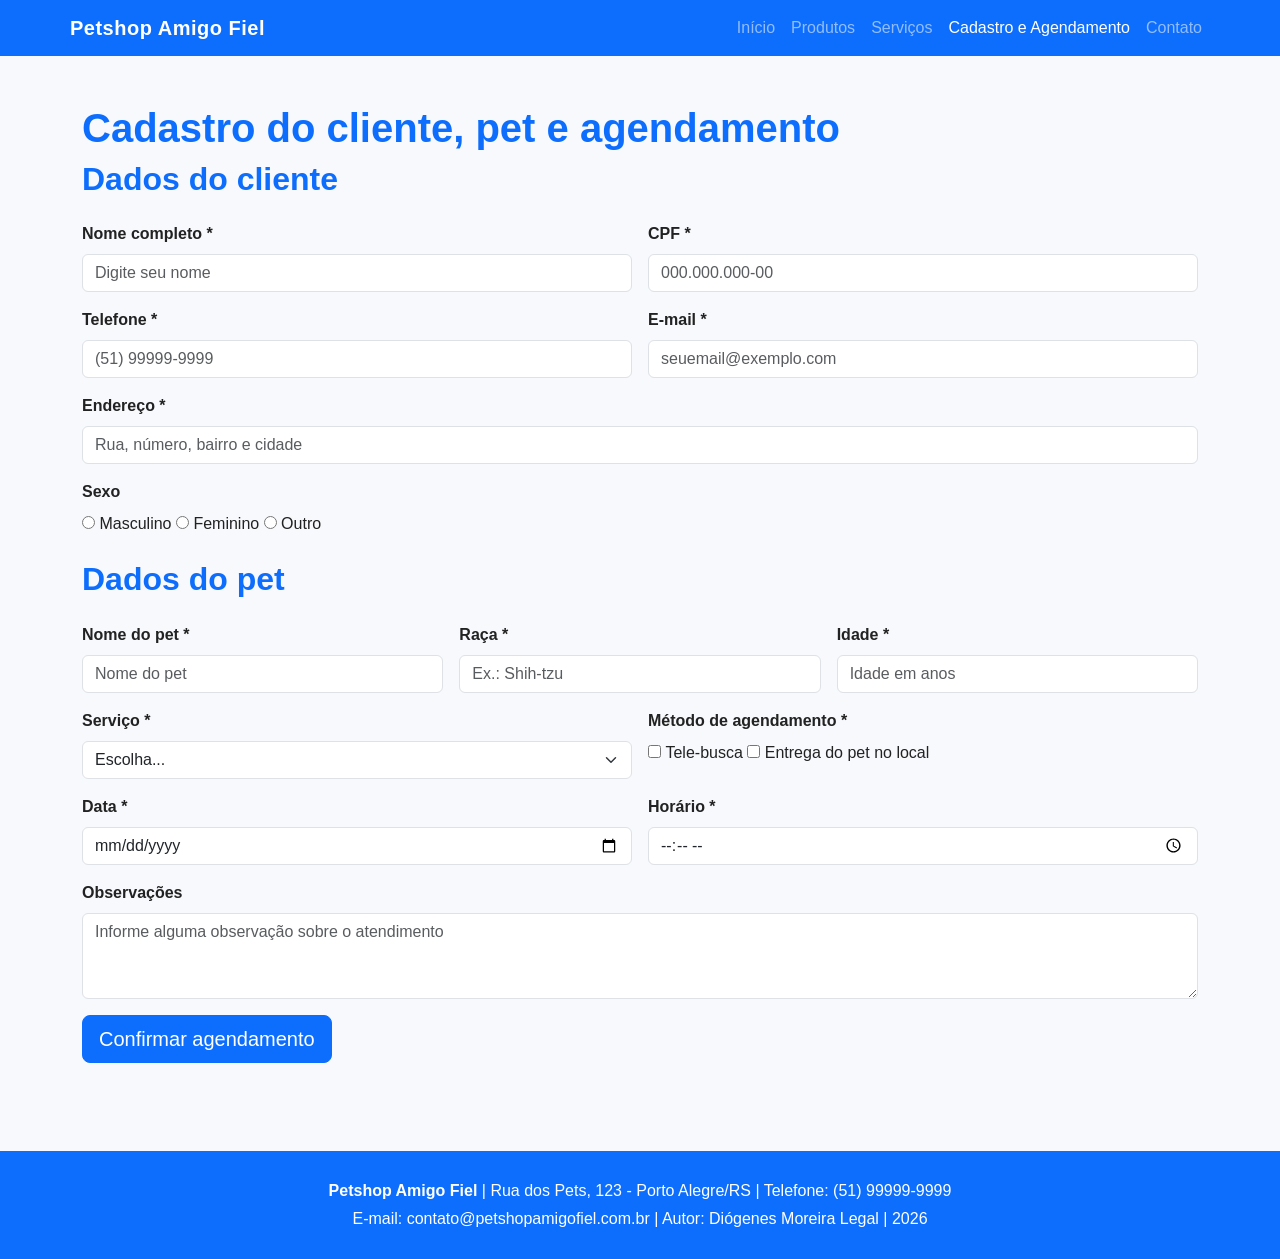
==== petshop_fase2/petshop_fase2/cadastro.html @ cbfe96e7 "Add files via upload" ====
<!doctype html>
<html lang="pt-br">
  <head>
    <meta charset="UTF-8" />
    <meta name="viewport" content="width=device-width, initial-scale=1.0" />
    <title>Cadastro e Agendamento - Petshop Amigo Fiel</title>
    <link
      href="https://cdn.jsdelivr.net/npm/bootstrap@5.3.3/dist/css/bootstrap.min.css"
      rel="stylesheet"
    />
    <link rel="stylesheet" href="css/style.css" />
  </head>
  <body>
    <header class="bg-primary">
      <nav class="navbar navbar-expand-lg navbar-dark container">
        <a class="navbar-brand fw-bold" href="index.html">Petshop Amigo Fiel</a
        ><button
          class="navbar-toggler"
          type="button"
          data-bs-toggle="collapse"
          data-bs-target="#menu"
          aria-label="Abrir menu"
        >
          <span class="navbar-toggler-icon"></span>
        </button>
        <div class="collapse navbar-collapse" id="menu">
          <ul class="navbar-nav ms-auto">
            <li class="nav-item">
              <a class="nav-link" href="index.html">Início</a>
            </li>
            <li class="nav-item">
              <a class="nav-link" href="produtos.html">Produtos</a>
            </li>
            <li class="nav-item">
              <a class="nav-link" href="servicos.html">Serviços</a>
            </li>
            <li class="nav-item">
              <a class="nav-link active" href="cadastro.html"
                >Cadastro e Agendamento</a
              >
            </li>
            <li class="nav-item">
              <a class="nav-link" href="contato.html">Contato</a>
            </li>
          </ul>
        </div>
      </nav>
    </header>
    <main class="container py-5">
      <h1>Cadastro do cliente, pet e agendamento</h1>
      <form
        id="formAgendamento"
        class="row g-3"
        aria-label="Formulário de cadastro e agendamento"
      >
        <h2>Dados do cliente</h2>
        <div class="col-md-6">
          <label for="nomeCliente" class="form-label">Nome completo *</label
          ><input
            type="text"
            class="form-control"
            id="nomeCliente"
            placeholder="Digite seu nome"
            required
          />
        </div>
        <div class="col-md-6">
          <label for="cpf" class="form-label">CPF *</label
          ><input
            type="text"
            class="form-control"
            id="cpf"
            placeholder="000.000.000-00"
            required
          />
        </div>
        <div class="col-md-6">
          <label for="telefone" class="form-label">Telefone *</label
          ><input
            type="tel"
            class="form-control"
            id="telefone"
            placeholder="(51) 99999-9999"
            required
          />
        </div>
        <div class="col-md-6">
          <label for="email" class="form-label">E-mail *</label
          ><input
            type="email"
            class="form-control"
            id="email"
            placeholder="seuemail@exemplo.com"
            required
          />
        </div>
        <div class="col-12">
          <label for="endereco" class="form-label">Endereço *</label
          ><input
            type="text"
            class="form-control"
            id="endereco"
            placeholder="Rua, número, bairro e cidade"
            required
          />
        </div>
        <div class="col-md-6">
          <p class="form-label">Sexo</p>
          <input type="radio" name="sexo" id="masculino" value="Masculino" />
          <label for="masculino">Masculino</label>
          <input type="radio" name="sexo" id="feminino" value="Feminino" />
          <label for="feminino">Feminino</label>
          <input type="radio" name="sexo" id="outro" value="Outro" />
          <label for="outro">Outro</label>
        </div>
        <h2 class="mt-4">Dados do pet</h2>
        <div class="col-md-4">
          <label for="nomePet" class="form-label">Nome do pet *</label
          ><input
            type="text"
            class="form-control"
            id="nomePet"
            placeholder="Nome do pet"
            required
          />
        </div>
        <div class="col-md-4">
          <label for="raca" class="form-label">Raça *</label
          ><input
            type="text"
            class="form-control"
            id="raca"
            placeholder="Ex.: Shih-tzu"
            required
          />
        </div>
        <div class="col-md-4">
          <label for="idade" class="form-label">Idade *</label
          ><input
            type="number"
            class="form-control"
            id="idade"
            min="0"
            max="30"
            placeholder="Idade em anos"
            required
          />
        </div>
        <div class="col-md-6">
          <label for="servico" class="form-label">Serviço *</label
          ><select id="servico" class="form-select" required>
            <option value="">Escolha...</option>
            <option value="Banho">Banho - R$ 60,00</option>
            <option value="Tosa">Tosa - R$ 80,00</option>
          </select>
        </div>
        <div class="col-md-6">
          <p class="form-label">Método de agendamento *</p>
          <input
            type="checkbox"
            id="telebusca"
            name="metodo"
            value="Tele-busca"
          />
          <label for="telebusca">Tele-busca</label>
          <input
            type="checkbox"
            id="entrega"
            name="metodo"
            value="Entrega no local"
          />
          <label for="entrega">Entrega do pet no local</label>
        </div>
        <div class="col-md-6">
          <label for="data" class="form-label">Data *</label
          ><input type="date" class="form-control" id="data" required />
        </div>
        <div class="col-md-6">
          <label for="hora" class="form-label">Horário *</label
          ><input type="time" class="form-control" id="hora" required />
        </div>
        <div class="col-12">
          <label for="observacoes" class="form-label">Observações</label
          ><textarea
            id="observacoes"
            class="form-control"
            rows="3"
            placeholder="Informe alguma observação sobre o atendimento"
          ></textarea>
        </div>
        <div class="col-12">
          <button type="submit" class="btn btn-primary btn-lg">
            Confirmar agendamento
          </button>
        </div>
      </form>
      <div
        id="resultadoAgendamento"
        class="alert alert-success mt-4 d-none"
        tabindex="0"
      ></div>
    </main>
    <footer class="footer">
      <p>
        <strong>Petshop Amigo Fiel</strong> | Rua dos Pets, 123 - Porto
        Alegre/RS | Telefone: (51) 99999-9999
      </p>
      <p>
        E-mail: contato@petshopamigofiel.com.br | Autor: Diógenes Moreira Legal
        | 2026
      </p>
    </footer>
    <script src="https://cdn.jsdelivr.net/npm/bootstrap@5.3.3/dist/js/bootstrap.bundle.min.js"></script>
    <script src="js/script.js"></script>
  </body>
</html>
---- petshop_fase2/petshop_fase2/css/style.css ----
body {
  font-family: Arial, Helvetica, sans-serif;
  background-color: #f7f9fc;
  color: #222;
}
.navbar-brand {
  letter-spacing: 0.5px;
}
.carousel-item img {
  height: 430px;
  object-fit: cover;
}
.carousel-caption {
  background: rgba(0, 0, 0, 0.55);
  border-radius: 12px;
  padding: 20px;
}
h1,
h2 {
  color: #0d6efd;
  font-weight: 700;
}
h3 {
  font-size: 1.25rem;
  color: #16437e;
}
.card {
  border: 0;
  box-shadow: 0 4px 14px rgba(0, 0, 0, 0.1);
  border-radius: 14px;
}
.product-card img {
  height: 220px;
  object-fit: cover;
  border-radius: 14px 14px 0 0;
  background: #e9f2ff;
}
.product-card,
.service-card,
.highlight-card {
  transition:
    transform 0.2s ease,
    box-shadow 0.2s ease;
}
.product-card:hover,
.service-card:hover,
.service-card:focus,
.highlight-card:hover {
  transform: translateY(-4px);
  box-shadow: 0 8px 20px rgba(0, 0, 0, 0.18);
}
.price {
  font-size: 1.2rem;
  font-weight: bold;
  color: #198754;
}
.form-label {
  font-weight: bold;
}
input:focus,
select:focus,
textarea:focus,
a:focus,
button:focus,
[tabindex="0"]:focus {
  outline: 3px solid #ffc107 !important;
  outline-offset: 3px;
}
.footer {
  background: #0d6efd;
  color: white;
  text-align: center;
  padding: 24px 12px;
  margin-top: 40px;
}
.footer p {
  margin: 4px 0;
}
@media (max-width: 768px) {
  .carousel-item img {
    height: 300px;
  }
  .carousel-caption {
    position: static;
    border-radius: 0;
  }
}

.objetivo-metas,
.home-info {
  background: #ffffff;
  border-radius: 12px;
}

.objetivo-metas h2,
.home-info h2 {
  color: #2454a6;
  font-weight: 700;
  margin-bottom: 12px;
}

.objetivo-metas h3,
.home-info h3 {
  color: #2454a6;
  font-size: 1.35rem;
  margin-top: 24px;
}

.objetivo-metas p,
.objetivo-metas li,
.home-info p,
.home-info td,
.home-info th {
  font-size: 1.05rem;
  line-height: 1.7;
}

.info-box {
  background: #f7f9fc;
  border-left: 5px solid #0d6efd;
  border-radius: 12px;
  height: 100%;
  padding: 18px;
}

.info-box h3,
.highlight-card h3 {
  margin-top: 0;
}

.price-card {
  border-top: 6px solid #198754;
}

.price-card .table {
  margin-bottom: 20px;
}
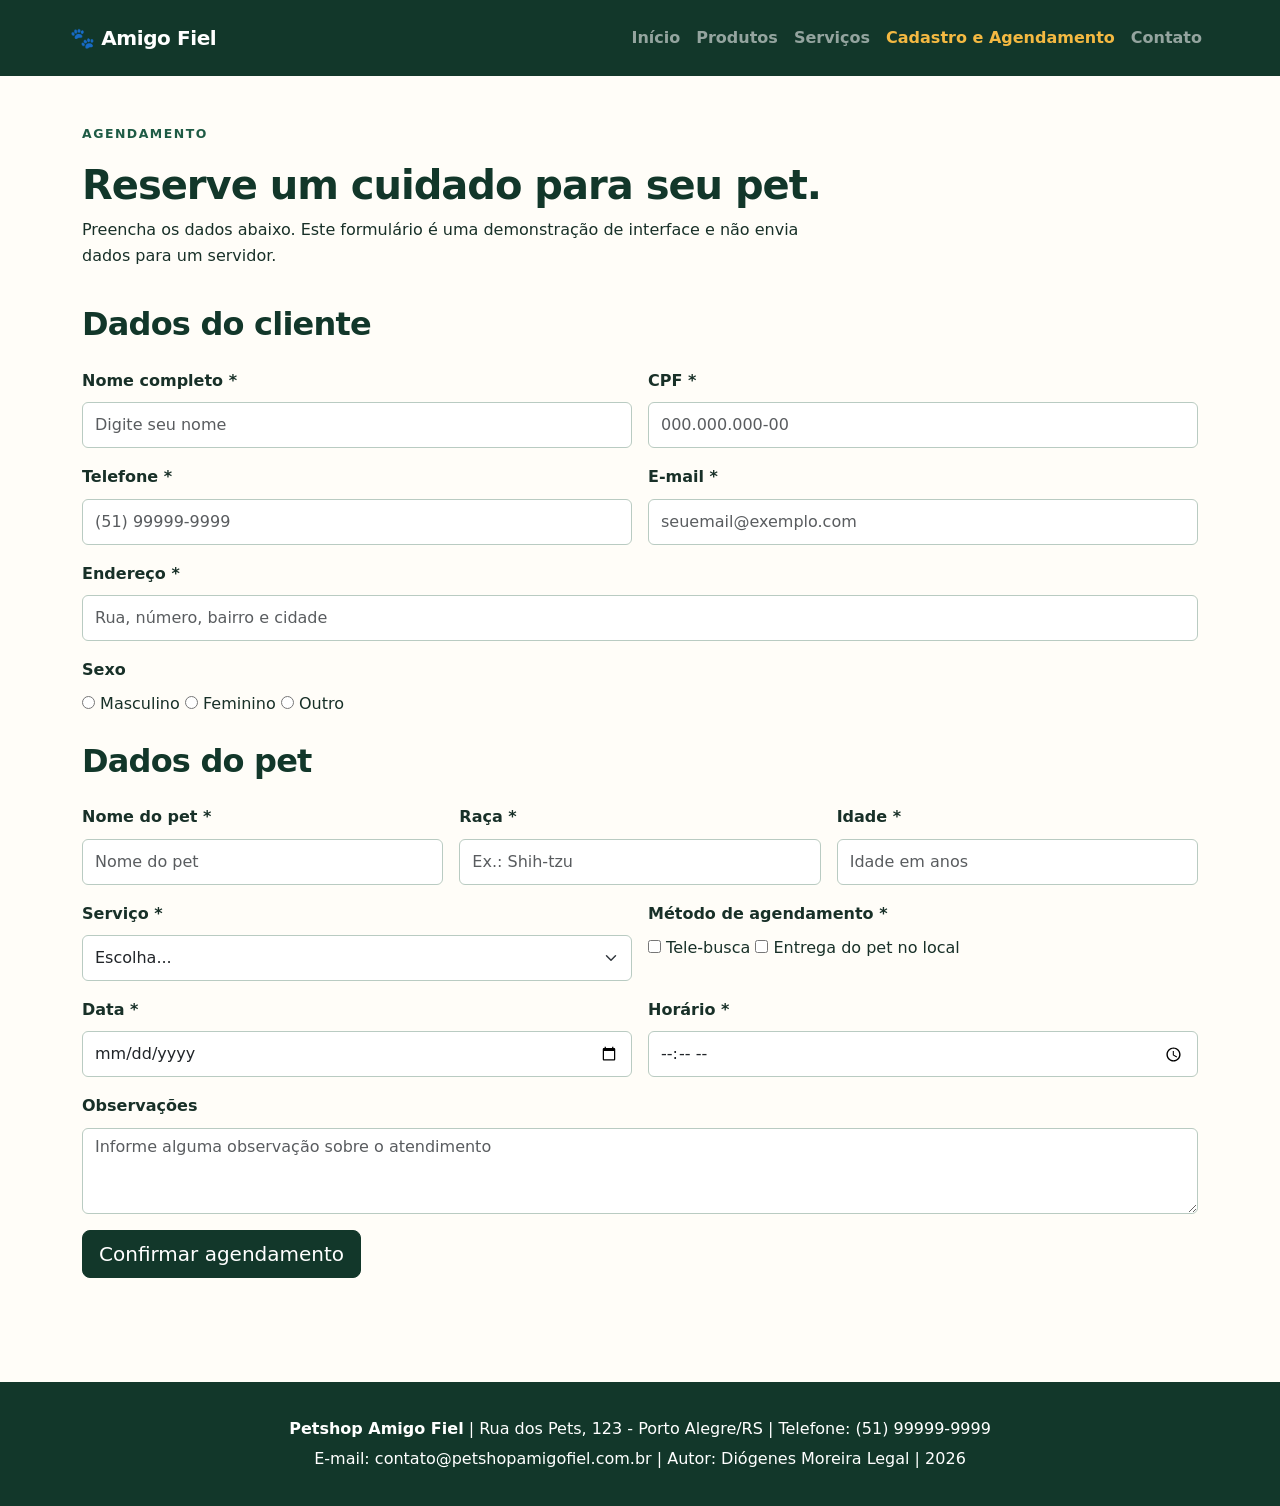
==== commit 5e4a8821: "refactor: polish cadastro page" ====
--- a/petshop_fase2/petshop_fase2/cadastro.html
+++ b/petshop_fase2/petshop_fase2/cadastro.html
@@ -3,6 +3,8 @@
   <head>
     <meta charset="UTF-8" />
     <meta name="viewport" content="width=device-width, initial-scale=1.0" />
+    <meta name="description" content="Petshop Amigo Fiel — projeto demonstrativo de produtos, serviços e agendamento para pets.">
+    <meta name="theme-color" content="#12372a">
     <title>Cadastro e Agendamento - Petshop Amigo Fiel</title>
     <link
       href="https://cdn.jsdelivr.net/npm/bootstrap@5.3.3/dist/css/bootstrap.min.css"
@@ -11,10 +13,10 @@
     <link rel="stylesheet" href="css/style.css" />
   </head>
   <body>
-    <header class="bg-primary">
+    <a class="skip-link" href="#conteudo">Pular para o conteúdo</a>
+    <header class="site-header text-white">
       <nav class="navbar navbar-expand-lg navbar-dark container">
-        <a class="navbar-brand fw-bold" href="index.html">Petshop Amigo Fiel</a
-        ><button
+        <a class="navbar-brand fw-bold" href="index.html"><span aria-hidden="true">🐾</span> Amigo Fiel</a><button
           class="navbar-toggler"
           type="button"
           data-bs-toggle="collapse"
@@ -46,11 +48,12 @@
         </div>
       </nav>
     </header>
-    <main class="container py-5">
-      <h1>Cadastro do cliente, pet e agendamento</h1>
+    <main id="conteudo" class="container py-5">
+      <div class="page-intro"><p class="eyebrow">Agendamento</p><h1>Reserve um cuidado para seu pet.</h1><p>Preencha os dados abaixo. Este formulário é uma demonstração de interface e não envia dados para um servidor.</p></div>
       <form
         id="formAgendamento"
-        class="row g-3"
+        class="row g-3 needs-validation"
+        novalidate
         aria-label="Formulário de cadastro e agendamento"
       >
         <h2>Dados do cliente</h2>
--- a/petshop_fase2/petshop_fase2/css/style.css
+++ b/petshop_fase2/petshop_fase2/css/style.css
@@ -1,137 +1,60 @@
-body {
-  font-family: Arial, Helvetica, sans-serif;
-  background-color: #f7f9fc;
-  color: #222;
+:root {
+  --brand: #12372a;
+  --brand-2: #1f5b45;
+  --accent: #f4b942;
+  --paper: #fffdf8;
+  --surface: #ffffff;
+  --soft: #edf5f0;
+  --ink: #183028;
+  --muted: #61736c;
+  --line: #dce8e1;
+  --shadow: 0 14px 35px rgba(18,55,42,.10);
 }
-.navbar-brand {
-  letter-spacing: 0.5px;
+* { box-sizing: border-box; }
+html { scroll-behavior: smooth; }
+body { font-family: system-ui,-apple-system,BlinkMacSystemFont,"Segoe UI",sans-serif; background: var(--paper); color: var(--ink); line-height: 1.65; }
+.skip-link { position:absolute; left:-9999px; top:8px; z-index:9999; padding:10px 14px; background:#fff; color:var(--brand); }
+.skip-link:focus { left:8px; }
+.site-header, header.bg-primary { background: var(--brand) !important; }
+.navbar { min-height: 76px; }
+.navbar-brand { letter-spacing:-.02em; font-size:1.25rem; }
+.navbar-brand span { color:var(--accent); }
+.nav-link { font-weight:600; }
+.navbar-dark .navbar-nav .nav-link.active { color:var(--accent); }
+.carousel-item img { height: min(58vw, 520px); min-height: 340px; object-fit: cover; filter:saturate(.9); }
+.carousel-caption { max-width:680px; margin:auto; background:rgba(9,35,27,.78); border-radius:20px; padding:24px 30px; backdrop-filter:blur(6px); }
+.carousel-caption h1 { color:#fff; }
+.intro-strip { padding:72px 0; background:var(--soft); border-bottom:1px solid var(--line); }
+.intro-strip h2 { max-width:820px; font-size:clamp(2rem,5vw,4rem); line-height:1.05; letter-spacing:-.05em; color:var(--brand); }
+.eyebrow { color:var(--brand-2); font-size:.78rem; font-weight:800; letter-spacing:.12em; text-transform:uppercase; }
+.hero-actions { display:flex; flex-wrap:wrap; gap:12px; margin-top:28px; }
+h1,h2 { color:var(--brand); font-weight:800; letter-spacing:-.025em; }
+h3 { font-size:1.2rem; color:var(--brand-2); font-weight:750; }
+.btn-primary { --bs-btn-bg:var(--brand); --bs-btn-border-color:var(--brand); --bs-btn-hover-bg:var(--brand-2); --bs-btn-hover-border-color:var(--brand-2); }
+.btn-outline-primary { --bs-btn-color:var(--brand); --bs-btn-border-color:var(--brand); --bs-btn-hover-bg:var(--brand); --bs-btn-hover-border-color:var(--brand); }
+.card { border:1px solid var(--line); box-shadow:var(--shadow); border-radius:20px; overflow:hidden; background:var(--surface); }
+.product-card img { height:240px; object-fit:cover; background:var(--soft); }
+.product-card,.service-card,.highlight-card { transition:transform .2s ease,box-shadow .2s ease; }
+.product-card:hover,.service-card:hover,.service-card:focus-within,.highlight-card:hover { transform:translateY(-4px); box-shadow:0 18px 38px rgba(18,55,42,.16); }
+.price { font-size:1.25rem; font-weight:800; color:#24734f; }
+.form-label { font-weight:700; }
+.form-control,.form-select { border-color:#b9cbc2; min-height:46px; }
+.form-control:focus,.form-select:focus { border-color:var(--brand-2); box-shadow:0 0 0 .2rem rgba(31,91,69,.16); }
+:focus-visible { outline:3px solid var(--accent) !important; outline-offset:3px; }
+.footer { background:var(--brand); color:#fff; text-align:center; padding:30px 16px; margin-top:56px; }
+.footer p { margin:4px 0; }
+.home-info { background:transparent; }
+.info-box { background:var(--soft); border-left:5px solid var(--brand-2); border-radius:16px; height:100%; padding:20px; }
+.info-box h3,.highlight-card h3 { margin-top:0; }
+.price-card { border-top:6px solid var(--accent); }
+.price-card .table { margin-bottom:20px; }
+.page-intro { max-width:760px; margin-bottom:36px; }
+.form-section { background:#fff; border:1px solid var(--line); border-radius:20px; padding:24px; margin-bottom:20px; }
+@media (max-width:768px) {
+ .carousel-item img { height:300px; min-height:300px; }
+ .carousel-caption { position:static; border-radius:0; padding:24px 18px; }
+ .intro-strip { padding:48px 0; }
+ .hero-actions { flex-direction:column; align-items:stretch; }
+ .hero-actions .btn { width:100%; }
 }
-.carousel-item img {
-  height: 430px;
-  object-fit: cover;
-}
-.carousel-caption {
-  background: rgba(0, 0, 0, 0.55);
-  border-radius: 12px;
-  padding: 20px;
-}
-h1,
-h2 {
-  color: #0d6efd;
-  font-weight: 700;
-}
-h3 {
-  font-size: 1.25rem;
-  color: #16437e;
-}
-.card {
-  border: 0;
-  box-shadow: 0 4px 14px rgba(0, 0, 0, 0.1);
-  border-radius: 14px;
-}
-.product-card img {
-  height: 220px;
-  object-fit: cover;
-  border-radius: 14px 14px 0 0;
-  background: #e9f2ff;
-}
-.product-card,
-.service-card,
-.highlight-card {
-  transition:
-    transform 0.2s ease,
-    box-shadow 0.2s ease;
-}
-.product-card:hover,
-.service-card:hover,
-.service-card:focus,
-.highlight-card:hover {
-  transform: translateY(-4px);
-  box-shadow: 0 8px 20px rgba(0, 0, 0, 0.18);
-}
-.price {
-  font-size: 1.2rem;
-  font-weight: bold;
-  color: #198754;
-}
-.form-label {
-  font-weight: bold;
-}
-input:focus,
-select:focus,
-textarea:focus,
-a:focus,
-button:focus,
-[tabindex="0"]:focus {
-  outline: 3px solid #ffc107 !important;
-  outline-offset: 3px;
-}
-.footer {
-  background: #0d6efd;
-  color: white;
-  text-align: center;
-  padding: 24px 12px;
-  margin-top: 40px;
-}
-.footer p {
-  margin: 4px 0;
-}
-@media (max-width: 768px) {
-  .carousel-item img {
-    height: 300px;
-  }
-  .carousel-caption {
-    position: static;
-    border-radius: 0;
-  }
-}
-
-.objetivo-metas,
-.home-info {
-  background: #ffffff;
-  border-radius: 12px;
-}
-
-.objetivo-metas h2,
-.home-info h2 {
-  color: #2454a6;
-  font-weight: 700;
-  margin-bottom: 12px;
-}
-
-.objetivo-metas h3,
-.home-info h3 {
-  color: #2454a6;
-  font-size: 1.35rem;
-  margin-top: 24px;
-}
-
-.objetivo-metas p,
-.objetivo-metas li,
-.home-info p,
-.home-info td,
-.home-info th {
-  font-size: 1.05rem;
-  line-height: 1.7;
-}
-
-.info-box {
-  background: #f7f9fc;
-  border-left: 5px solid #0d6efd;
-  border-radius: 12px;
-  height: 100%;
-  padding: 18px;
-}
-
-.info-box h3,
-.highlight-card h3 {
-  margin-top: 0;
-}
-
-.price-card {
-  border-top: 6px solid #198754;
-}
-
-.price-card .table {
-  margin-bottom: 20px;
-}
+@media (prefers-reduced-motion:reduce) { html{scroll-behavior:auto} *{transition:none!important;animation:none!important} }
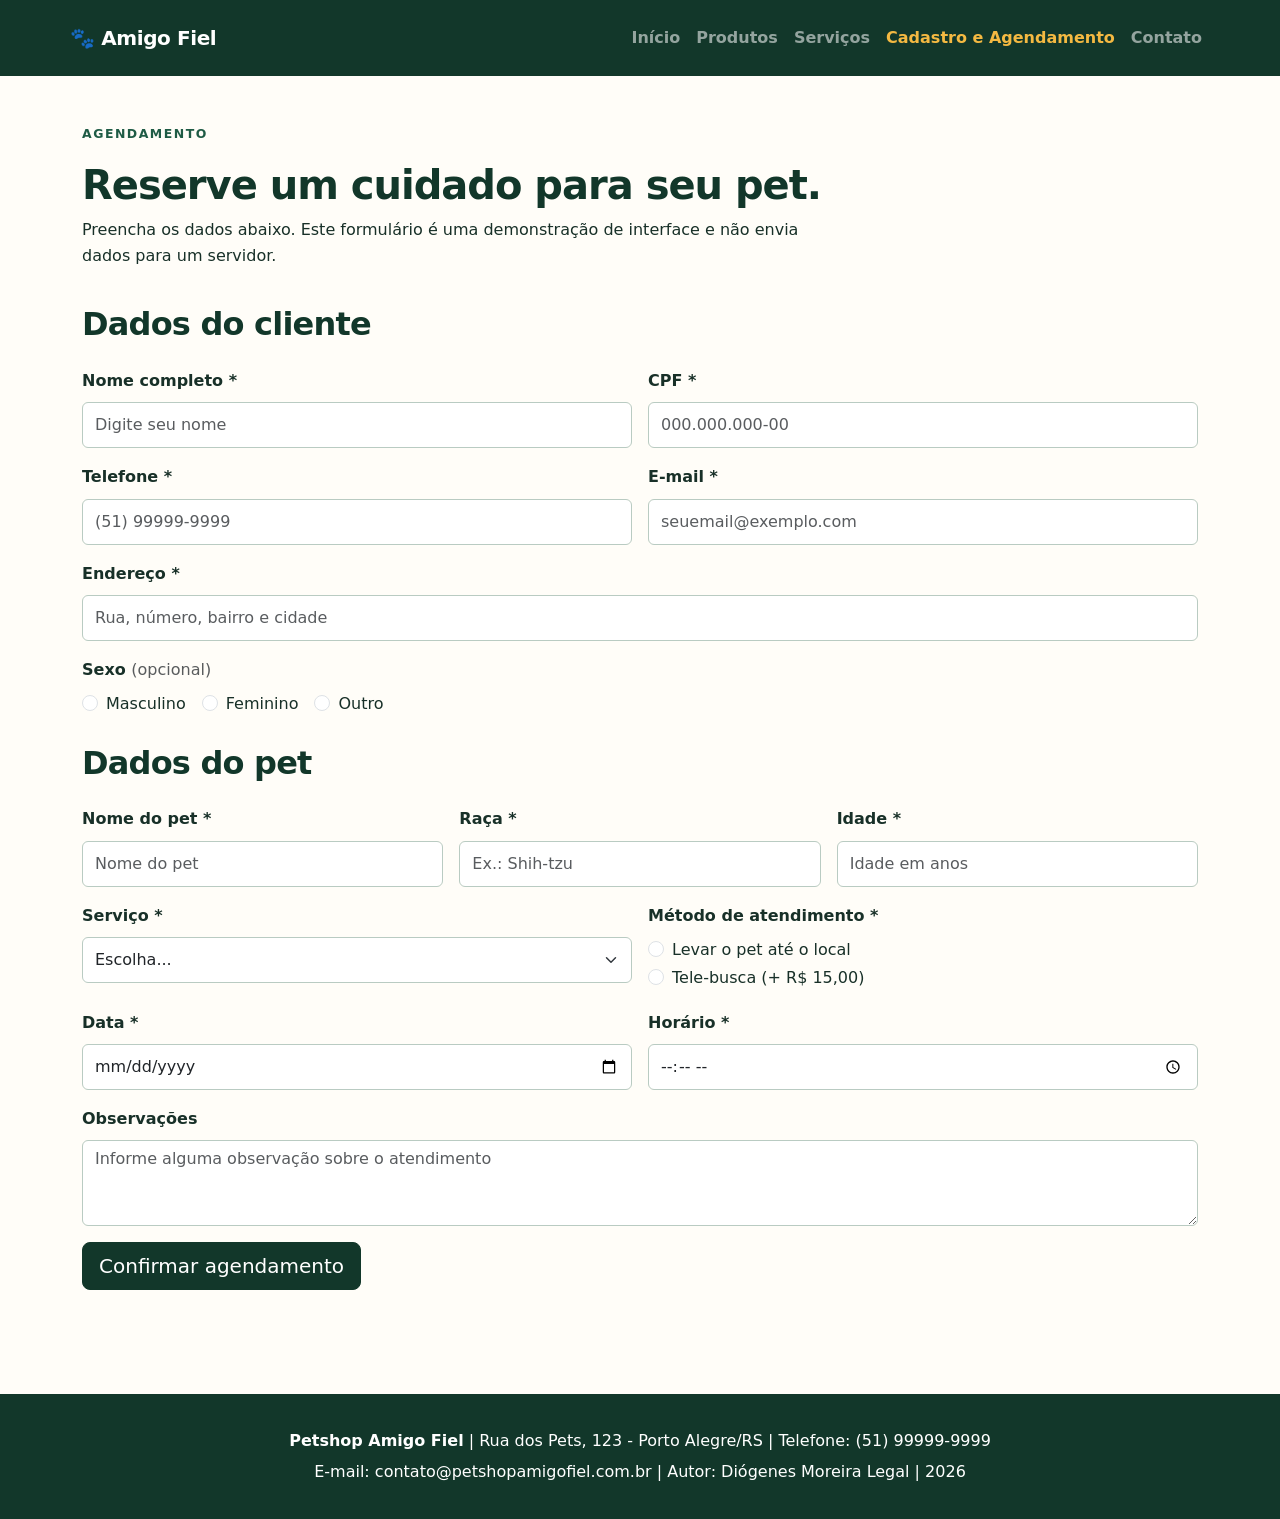
==== commit c0301b90: "fix: clarify scheduling choices and form semantics" ====
--- a/petshop_fase2/petshop_fase2/cadastro.html
+++ b/petshop_fase2/petshop_fase2/cadastro.html
@@ -107,15 +107,14 @@
             required
           />
         </div>
-        <div class="col-md-6">
-          <p class="form-label">Sexo</p>
-          <input type="radio" name="sexo" id="masculino" value="Masculino" />
-          <label for="masculino">Masculino</label>
-          <input type="radio" name="sexo" id="feminino" value="Feminino" />
-          <label for="feminino">Feminino</label>
-          <input type="radio" name="sexo" id="outro" value="Outro" />
-          <label for="outro">Outro</label>
-        </div>
+        <fieldset class="col-md-6">
+          <legend class="form-label fs-6">Sexo <span class="text-muted fw-normal">(opcional)</span></legend>
+          <div class="d-flex flex-wrap gap-3">
+            <div class="form-check"><input class="form-check-input" type="radio" name="sexo" id="masculino" value="Masculino" /><label class="form-check-label" for="masculino">Masculino</label></div>
+            <div class="form-check"><input class="form-check-input" type="radio" name="sexo" id="feminino" value="Feminino" /><label class="form-check-label" for="feminino">Feminino</label></div>
+            <div class="form-check"><input class="form-check-input" type="radio" name="sexo" id="outro" value="Outro" /><label class="form-check-label" for="outro">Outro</label></div>
+          </div>
+        </fieldset>
         <h2 class="mt-4">Dados do pet</h2>
         <div class="col-md-4">
           <label for="nomePet" class="form-label">Nome do pet *</label
@@ -157,23 +156,17 @@
             <option value="Tosa">Tosa - R$ 80,00</option>
           </select>
         </div>
-        <div class="col-md-6">
-          <p class="form-label">Método de agendamento *</p>
-          <input
-            type="checkbox"
-            id="telebusca"
-            name="metodo"
-            value="Tele-busca"
-          />
-          <label for="telebusca">Tele-busca</label>
-          <input
-            type="checkbox"
-            id="entrega"
-            name="metodo"
-            value="Entrega no local"
-          />
-          <label for="entrega">Entrega do pet no local</label>
-        </div>
+        <fieldset class="col-md-6">
+          <legend class="form-label fs-6">Método de atendimento *</legend>
+          <div class="form-check">
+            <input class="form-check-input" type="radio" id="local" name="metodo" value="Entrega no local" required />
+            <label class="form-check-label" for="local">Levar o pet até o local</label>
+          </div>
+          <div class="form-check">
+            <input class="form-check-input" type="radio" id="telebusca" name="metodo" value="Tele-busca" required />
+            <label class="form-check-label" for="telebusca">Tele-busca (+ R$ 15,00)</label>
+          </div>
+        </fieldset>
         <div class="col-md-6">
           <label for="data" class="form-label">Data *</label
           ><input type="date" class="form-control" id="data" required />
